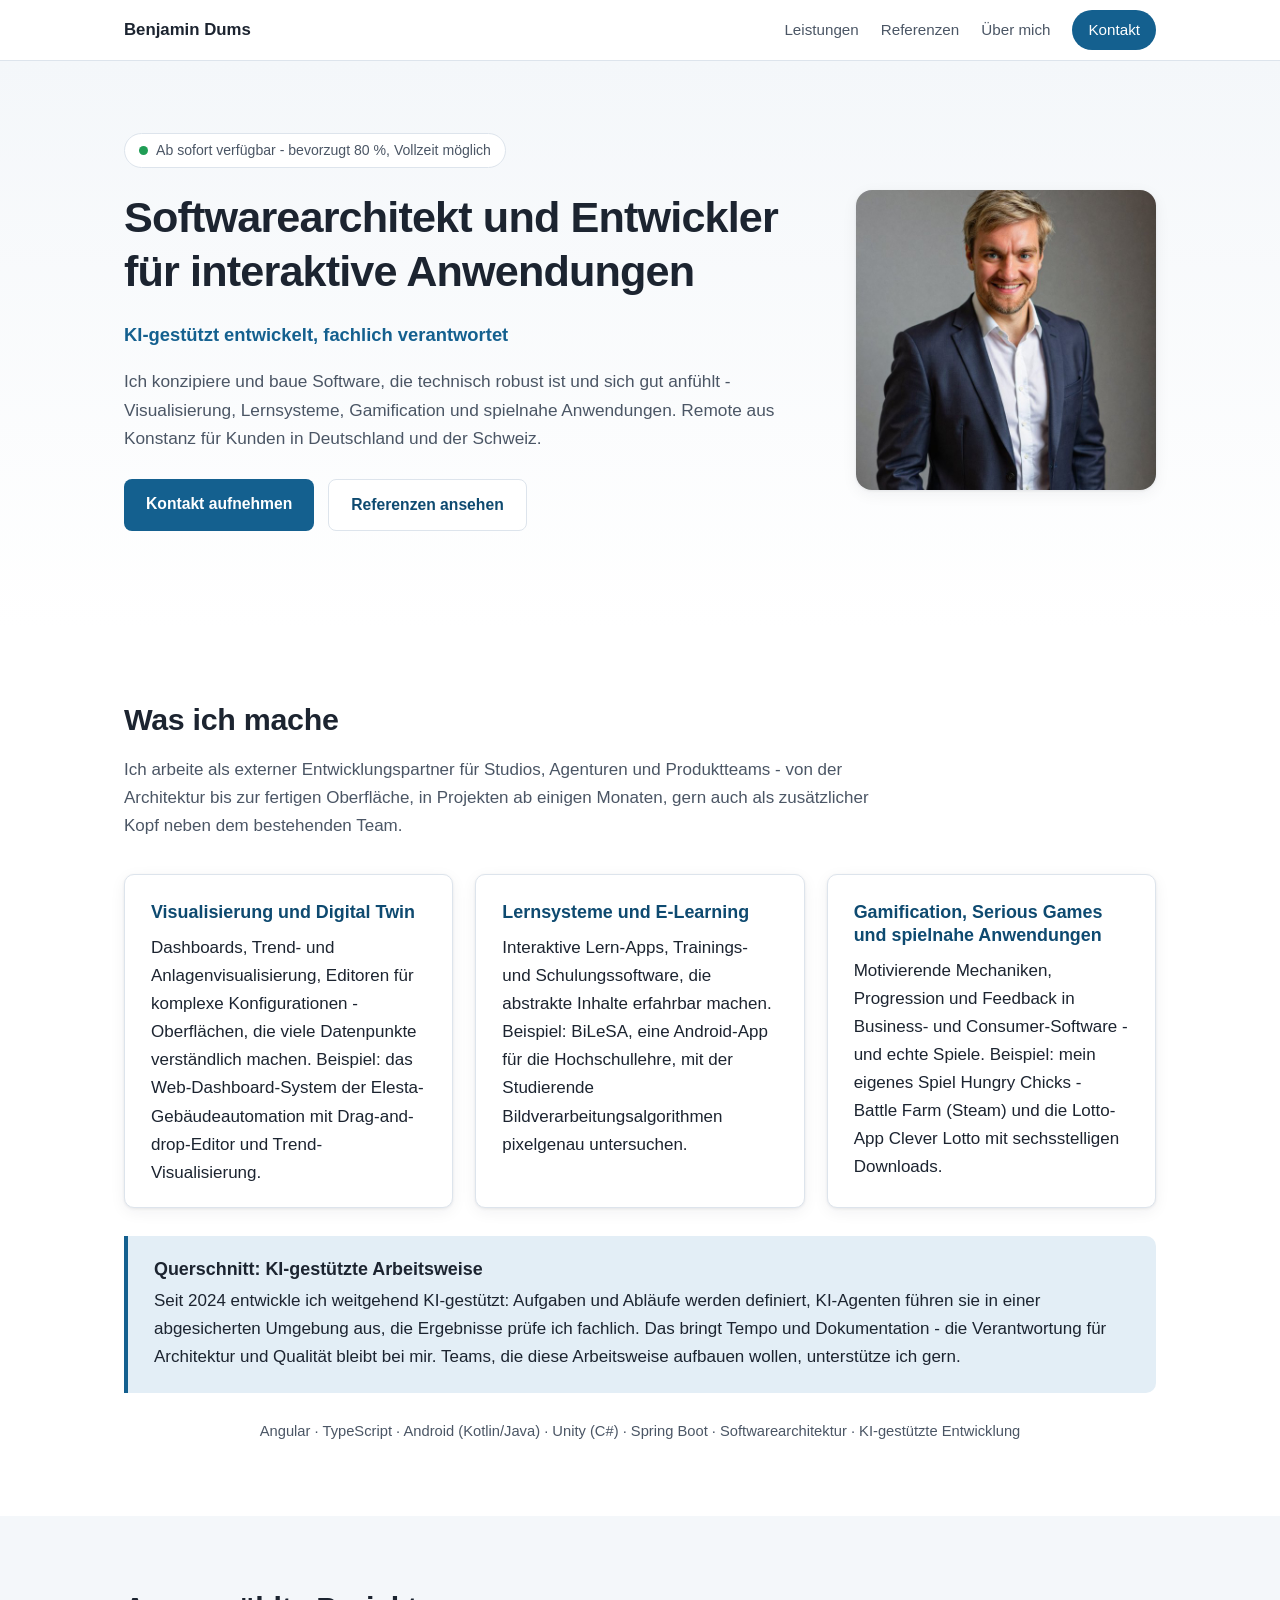
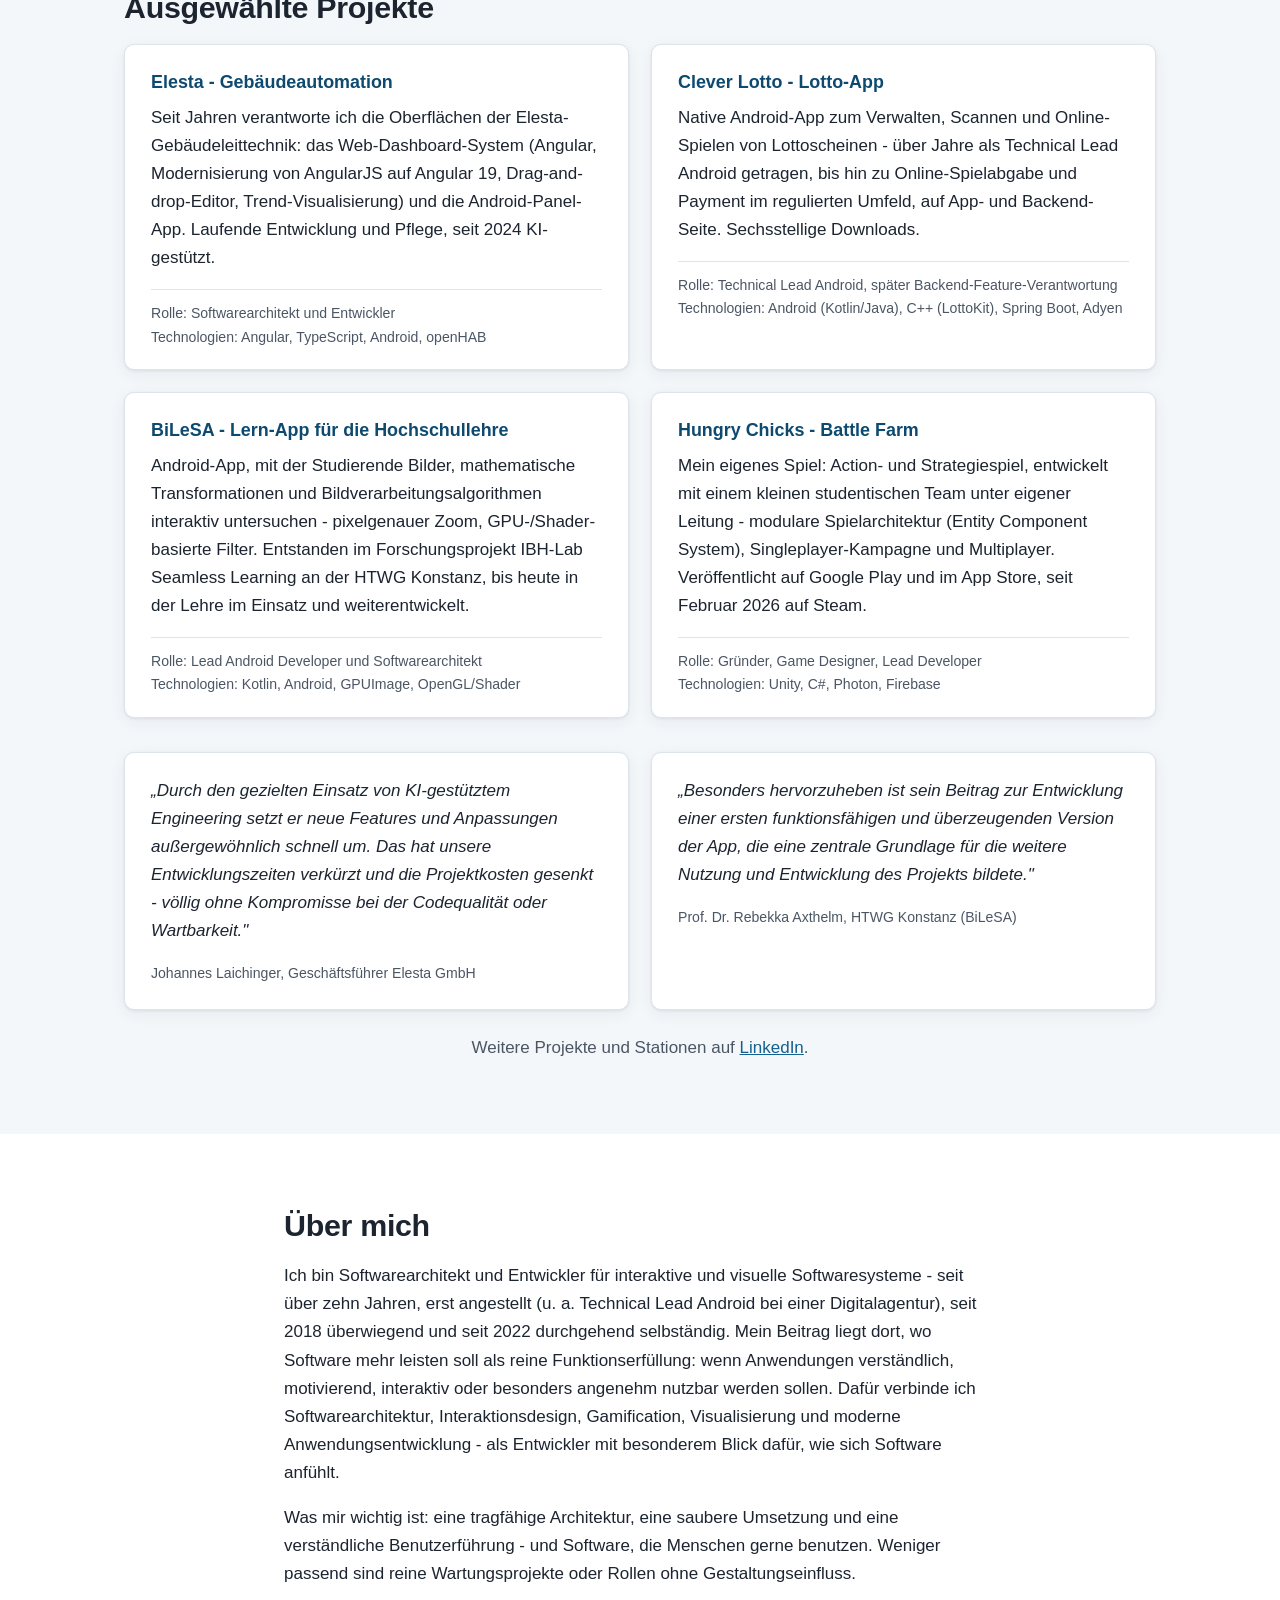
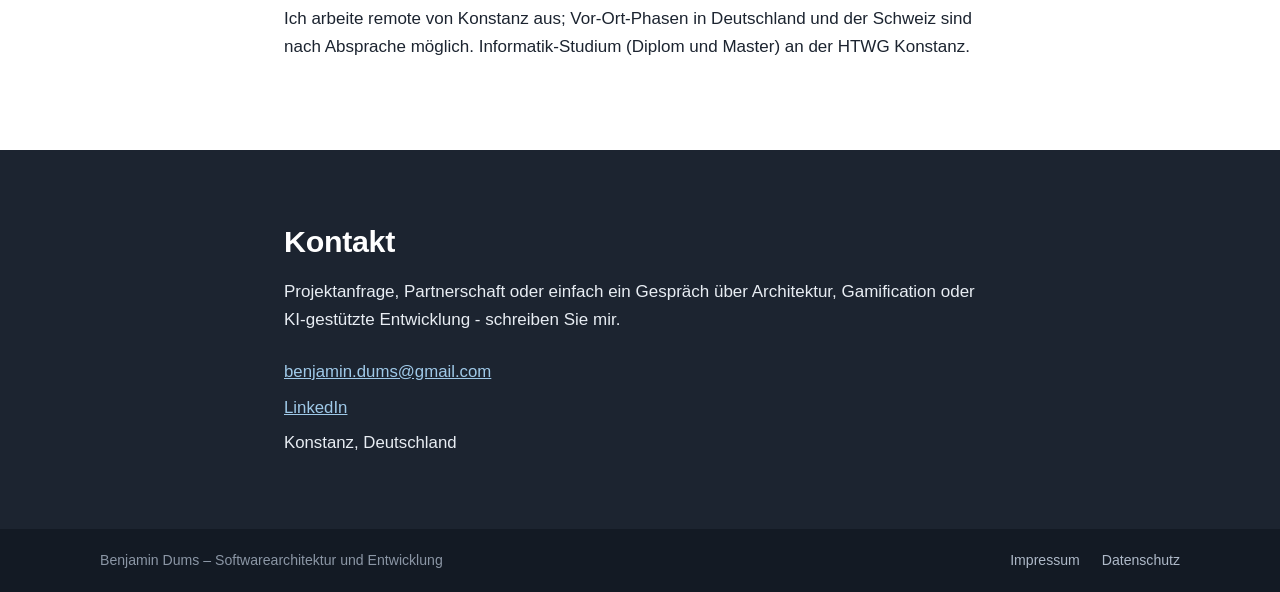
==== index.html @ c392fb4c "website: statischer one-pager mit impressum und datenschutz" ====
<!DOCTYPE html>
<html lang="de">
<head>
  <meta charset="utf-8">
  <meta name="viewport" content="width=device-width, initial-scale=1">
  <title>Benjamin Dums - Softwarearchitekt und Entwickler für interaktive Anwendungen</title>
  <meta name="description" content="Softwarearchitektur und Entwicklung für interaktive Anwendungen - Visualisierung, Lernsysteme, Gamification. KI-gestützt entwickelt, fachlich verantwortet. Remote aus Konstanz für Kunden in Deutschland und der Schweiz.">
  <link rel="stylesheet" href="style.css">
</head>
<body>

<header class="site-header">
  <div class="wrap header-inner">
    <span class="brand">Benjamin Dums</span>
    <nav class="site-nav">
      <a href="#leistungen">Leistungen</a>
      <a href="#referenzen">Referenzen</a>
      <a href="#ueber-mich">Über mich</a>
      <a href="#kontakt" class="nav-cta">Kontakt</a>
    </nav>
  </div>
</header>

<main>

  <!-- 1. Hero -->
  <section class="hero">
    <div class="wrap hero-inner">
      <div class="hero-text">
        <p class="availability"><span class="dot"></span>Ab sofort verfügbar - bevorzugt 80&nbsp;%, Vollzeit möglich</p>
        <h1>Softwarearchitekt und Entwickler für interaktive Anwendungen</h1>
        <p class="subtitle">KI-gestützt entwickelt, fachlich verantwortet</p>
        <p class="lead">Ich konzipiere und baue Software, die technisch robust ist und sich gut anfühlt - Visualisierung, Lernsysteme, Gamification und spielnahe Anwendungen. Remote aus Konstanz für Kunden in Deutschland und der Schweiz.</p>
        <p class="hero-actions">
          <a class="btn btn-primary" href="mailto:benjamin.dums@gmail.com">Kontakt aufnehmen</a>
          <a class="btn btn-secondary" href="#referenzen">Referenzen ansehen</a>
        </p>
      </div>
      <div class="hero-photo">
        <img src="assets/portrait.jpg" alt="Porträtfoto von Benjamin Dums" width="640" height="640">
      </div>
    </div>
  </section>

  <!-- 2. Was ich mache -->
  <section id="leistungen" class="section">
    <div class="wrap">
      <h2>Was ich mache</h2>
      <p class="section-lead">Ich arbeite als externer Entwicklungspartner für Studios, Agenturen und Produktteams - von der Architektur bis zur fertigen Oberfläche, in Projekten ab einigen Monaten, gern auch als zusätzlicher Kopf neben dem bestehenden Team.</p>

      <div class="cards cards-3">
        <article class="card">
          <h3>Visualisierung und Digital Twin</h3>
          <p>Dashboards, Trend- und Anlagenvisualisierung, Editoren für komplexe Konfigurationen - Oberflächen, die viele Datenpunkte verständlich machen. Beispiel: das Web-Dashboard-System der Elesta-Gebäudeautomation mit Drag-and-drop-Editor und Trend-Visualisierung.</p>
        </article>
        <article class="card">
          <h3>Lernsysteme und E-Learning</h3>
          <p>Interaktive Lern-Apps, Trainings- und Schulungssoftware, die abstrakte Inhalte erfahrbar machen. Beispiel: BiLeSA, eine Android-App für die Hochschullehre, mit der Studierende Bildverarbeitungsalgorithmen pixelgenau untersuchen.</p>
        </article>
        <article class="card">
          <h3>Gamification, Serious Games und spielnahe Anwendungen</h3>
          <p>Motivierende Mechaniken, Progression und Feedback in Business- und Consumer-Software - und echte Spiele. Beispiel: mein eigenes Spiel Hungry Chicks - Battle Farm (Steam) und die Lotto-App Clever Lotto mit sechsstelligen Downloads.</p>
        </article>
      </div>

      <aside class="ai-band">
        <h3>Querschnitt: KI-gestützte Arbeitsweise</h3>
        <p>Seit 2024 entwickle ich weitgehend KI-gestützt: Aufgaben und Abläufe werden definiert, KI-Agenten führen sie in einer abgesicherten Umgebung aus, die Ergebnisse prüfe ich fachlich. Das bringt Tempo und Dokumentation - die Verantwortung für Architektur und Qualität bleibt bei mir. Teams, die diese Arbeitsweise aufbauen wollen, unterstütze ich gern.</p>
      </aside>

      <p class="tech-line">Angular · TypeScript · Android (Kotlin/Java) · Unity (C#) · Spring Boot · Softwarearchitektur · KI-gestützte Entwicklung</p>
    </div>
  </section>

  <!-- 3. Referenzen -->
  <section id="referenzen" class="section section-alt">
    <div class="wrap">
      <h2>Ausgewählte Projekte</h2>

      <div class="cards cards-2">
        <article class="card project">
          <h3>Elesta - Gebäudeautomation</h3>
          <p>Seit Jahren verantworte ich die Oberflächen der Elesta-Gebäudeleittechnik: das Web-Dashboard-System (Angular, Modernisierung von AngularJS auf Angular 19, Drag-and-drop-Editor, Trend-Visualisierung) und die Android-Panel-App. Laufende Entwicklung und Pflege, seit 2024 KI-gestützt.</p>
          <p class="meta">Rolle: Softwarearchitekt und Entwickler<br>Technologien: Angular, TypeScript, Android, openHAB</p>
        </article>
        <article class="card project">
          <h3>Clever Lotto - Lotto-App</h3>
          <p>Native Android-App zum Verwalten, Scannen und Online-Spielen von Lottoscheinen - über Jahre als Technical Lead Android getragen, bis hin zu Online-Spielabgabe und Payment im regulierten Umfeld, auf App- und Backend-Seite. Sechsstellige Downloads.</p>
          <p class="meta">Rolle: Technical Lead Android, später Backend-Feature-Verantwortung<br>Technologien: Android (Kotlin/Java), C++ (LottoKit), Spring Boot, Adyen</p>
        </article>
        <article class="card project">
          <h3>BiLeSA - Lern-App für die Hochschullehre</h3>
          <p>Android-App, mit der Studierende Bilder, mathematische Transformationen und Bildverarbeitungsalgorithmen interaktiv untersuchen - pixelgenauer Zoom, GPU-/Shader-basierte Filter. Entstanden im Forschungsprojekt IBH-Lab Seamless Learning an der HTWG Konstanz, bis heute in der Lehre im Einsatz und weiterentwickelt.</p>
          <p class="meta">Rolle: Lead Android Developer und Softwarearchitekt<br>Technologien: Kotlin, Android, GPUImage, OpenGL/Shader</p>
        </article>
        <article class="card project">
          <h3>Hungry Chicks - Battle Farm</h3>
          <p>Mein eigenes Spiel: Action- und Strategiespiel, entwickelt mit einem kleinen studentischen Team unter eigener Leitung - modulare Spielarchitektur (Entity Component System), Singleplayer-Kampagne und Multiplayer. Veröffentlicht auf Google Play und im App Store, seit Februar 2026 auf Steam.</p>
          <p class="meta">Rolle: Gründer, Game Designer, Lead Developer<br>Technologien: Unity, C#, Photon, Firebase</p>
        </article>
      </div>

      <div class="quotes">
        <blockquote>
          <p>„Durch den gezielten Einsatz von KI-gestütztem Engineering setzt er neue Features und Anpassungen außergewöhnlich schnell um. Das hat unsere Entwicklungszeiten verkürzt und die Projektkosten gesenkt - völlig ohne Kompromisse bei der Codequalität oder Wartbarkeit."</p>
          <footer>Johannes Laichinger, Geschäftsführer Elesta GmbH</footer>
        </blockquote>
        <blockquote>
          <p>„Besonders hervorzuheben ist sein Beitrag zur Entwicklung einer ersten funktionsfähigen und überzeugenden Version der App, die eine zentrale Grundlage für die weitere Nutzung und Entwicklung des Projekts bildete."</p>
          <footer>Prof. Dr. Rebekka Axthelm, HTWG Konstanz (BiLeSA)</footer>
        </blockquote>
      </div>

      <p class="more-link">Weitere Projekte und Stationen auf <a href="https://www.linkedin.com/in/benjamin-dums" rel="me">LinkedIn</a>.</p>
    </div>
  </section>

  <!-- 4. Über mich -->
  <section id="ueber-mich" class="section">
    <div class="wrap narrow">
      <h2>Über mich</h2>
      <p>Ich bin Softwarearchitekt und Entwickler für interaktive und visuelle Softwaresysteme - seit über zehn Jahren, erst angestellt (u.&nbsp;a. Technical Lead Android bei einer Digitalagentur), seit 2018 überwiegend und seit 2022 durchgehend selbständig. Mein Beitrag liegt dort, wo Software mehr leisten soll als reine Funktionserfüllung: wenn Anwendungen verständlich, motivierend, interaktiv oder besonders angenehm nutzbar werden sollen. Dafür verbinde ich Softwarearchitektur, Interaktionsdesign, Gamification, Visualisierung und moderne Anwendungsentwicklung - als Entwickler mit besonderem Blick dafür, wie sich Software anfühlt.</p>
      <p>Was mir wichtig ist: eine tragfähige Architektur, eine saubere Umsetzung und eine verständliche Benutzerführung - und Software, die Menschen gerne benutzen. Weniger passend sind reine Wartungsprojekte oder Rollen ohne Gestaltungseinfluss.</p>
      <p>Ich arbeite remote von Konstanz aus; Vor-Ort-Phasen in Deutschland und der Schweiz sind nach Absprache möglich. Informatik-Studium (Diplom und Master) an der HTWG Konstanz.</p>
    </div>
  </section>

  <!-- 5. Kontakt -->
  <section id="kontakt" class="section section-contact">
    <div class="wrap narrow">
      <h2>Kontakt</h2>
      <p>Projektanfrage, Partnerschaft oder einfach ein Gespräch über Architektur, Gamification oder KI-gestützte Entwicklung - schreiben Sie mir.</p>
      <ul class="contact-list">
        <li><a href="mailto:benjamin.dums@gmail.com">benjamin.dums@gmail.com</a></li>
        <li><a href="https://www.linkedin.com/in/benjamin-dums" rel="me">LinkedIn</a></li>
        <li>Konstanz, Deutschland</li>
      </ul>
    </div>
  </section>

</main>

<footer class="site-footer">
  <div class="wrap footer-inner">
    <span>Benjamin Dums – Softwarearchitektur und Entwicklung</span>
    <nav>
      <a href="impressum.html">Impressum</a>
      <a href="datenschutz.html">Datenschutz</a>
    </nav>
  </div>
</footer>

</body>
</html>
---- style.css ----
/* Benjamin Dums - Website. Statisch, ohne externe Abhängigkeiten. */

:root {
  --ink: #1c2430;
  --ink-soft: #4b5665;
  --bg: #ffffff;
  --bg-alt: #f4f7fa;
  --accent: #14608f;      /* Seeblau */
  --accent-dark: #0e4a70;
  --accent-soft: #e3eef6;
  --line: #dde4ec;
  --ok: #1f9d55;
  --radius: 10px;
  --shadow: 0 1px 3px rgba(28, 36, 48, 0.08), 0 4px 16px rgba(28, 36, 48, 0.06);
}

* { box-sizing: border-box; }

html { scroll-behavior: smooth; }

body {
  margin: 0;
  min-height: 100vh;
  display: flex;
  flex-direction: column;
  font-family: -apple-system, BlinkMacSystemFont, "Segoe UI", Roboto, "Helvetica Neue", Arial, sans-serif;
  font-size: 17px;
  line-height: 1.65;
  color: var(--ink);
  background: var(--bg);
}

main { flex: 1 0 auto; }
.site-footer { flex-shrink: 0; }

.wrap { max-width: 1080px; margin: 0 auto; padding: 0 24px; }
.narrow { max-width: 760px; }

h1, h2, h3 { line-height: 1.25; margin: 0 0 0.6em; }
h1 { font-size: clamp(1.9rem, 4.5vw, 2.7rem); letter-spacing: -0.02em; }
h2 { font-size: clamp(1.5rem, 3vw, 1.9rem); letter-spacing: -0.01em; }
h3 { font-size: 1.12rem; }
p { margin: 0 0 1em; }
a { color: var(--accent); }
a:hover { color: var(--accent-dark); }

/* Header */
.site-header {
  position: sticky; top: 0; z-index: 10;
  background: rgba(255, 255, 255, 0.92);
  backdrop-filter: blur(8px);
  border-bottom: 1px solid var(--line);
}
.header-inner { display: flex; align-items: center; justify-content: space-between; height: 60px; }
.brand { font-weight: 700; font-size: 1.05rem; }
.site-nav { display: flex; gap: 22px; align-items: center; }
.site-nav a { text-decoration: none; color: var(--ink-soft); font-size: 0.95rem; }
.site-nav a:hover { color: var(--accent-dark); }
.nav-cta {
  color: #fff !important; background: var(--accent);
  padding: 7px 16px; border-radius: 999px;
}
.nav-cta:hover { background: var(--accent-dark); }

/* Hero */
.hero { padding: 72px 0 80px; background: linear-gradient(180deg, var(--bg-alt), var(--bg)); }
.hero-inner { display: grid; grid-template-columns: minmax(0, 1fr) 300px; gap: 56px; align-items: center; }
.availability {
  display: inline-flex; align-items: center; gap: 8px;
  font-size: 0.88rem; color: var(--ink-soft);
  background: #fff; border: 1px solid var(--line); border-radius: 999px;
  padding: 5px 14px; margin-bottom: 22px;
}
.availability .dot { width: 9px; height: 9px; border-radius: 50%; background: var(--ok); }
.subtitle { font-size: 1.15rem; font-weight: 600; color: var(--accent); margin: -0.2em 0 0.9em; }
.lead { font-size: 1.08rem; color: var(--ink-soft); max-width: 40em; }
.hero-actions { display: flex; gap: 14px; flex-wrap: wrap; margin-top: 26px; }
.btn {
  display: inline-block; text-decoration: none; border-radius: 8px;
  padding: 12px 22px; font-weight: 600; font-size: 0.98rem;
}
.btn-primary { background: var(--accent); color: #fff; }
.btn-primary:hover { background: var(--accent-dark); color: #fff; }
.btn-secondary { background: #fff; color: var(--accent-dark); border: 1px solid var(--line); }
.btn-secondary:hover { border-color: var(--accent); }
.hero-photo img {
  width: 100%; height: auto; border-radius: 16px; box-shadow: var(--shadow); display: block;
}

/* Sections */
.section { padding: 72px 0; }
.section-alt { background: var(--bg-alt); }
.section-lead { color: var(--ink-soft); max-width: 46em; margin-bottom: 2em; }

/* Cards */
.cards { display: grid; gap: 22px; margin: 0 0 28px; }
.cards-3 { grid-template-columns: repeat(3, 1fr); }
.cards-2 { grid-template-columns: repeat(2, 1fr); }
.card {
  background: #fff; border: 1px solid var(--line); border-radius: var(--radius);
  padding: 26px 26px 20px; box-shadow: var(--shadow);
}
.card h3 { color: var(--accent-dark); }
.card p:last-child { margin-bottom: 0; }
.project .meta { font-size: 0.88rem; color: var(--ink-soft); border-top: 1px solid var(--line); padding-top: 12px; }

/* KI-Band */
.ai-band {
  background: var(--accent-soft); border-left: 4px solid var(--accent);
  border-radius: 0 var(--radius) var(--radius) 0;
  padding: 22px 26px; margin-bottom: 26px;
}
.ai-band h3 { margin-bottom: 0.4em; }
.ai-band p { margin: 0; }

.tech-line { font-size: 0.92rem; color: var(--ink-soft); text-align: center; margin: 0; }

/* Zitate */
.quotes { display: grid; grid-template-columns: repeat(2, 1fr); gap: 22px; margin: 34px 0 10px; }
.quotes blockquote {
  margin: 0; background: #fff; border: 1px solid var(--line); border-radius: var(--radius);
  padding: 24px 26px; box-shadow: var(--shadow); font-style: italic;
}
.quotes footer { margin-top: 10px; font-style: normal; font-size: 0.88rem; color: var(--ink-soft); }
.more-link { text-align: center; margin: 24px 0 0; color: var(--ink-soft); }

/* Kontakt */
.section-contact { background: var(--ink); color: #e8edf3; }
.section-contact h2 { color: #fff; }
.section-contact a { color: #9fc9e8; }
.section-contact a:hover { color: #c9e2f4; }
.contact-list { list-style: none; padding: 0; margin: 1.4em 0 0; display: grid; gap: 8px; font-size: 1.05rem; }

/* Footer */
.site-footer { background: #131a24; color: #8b96a5; font-size: 0.88rem; }
.footer-inner { display: flex; justify-content: space-between; gap: 16px; padding: 20px 0; flex-wrap: wrap; }
.site-footer a { color: #aeb9c8; text-decoration: none; margin-left: 18px; }
.site-footer a:hover { color: #fff; }

/* Unterseiten (Impressum/Datenschutz) */
.page { padding: 56px 0 72px; }
.page h1 { font-size: 1.8rem; }

/* Responsive */
@media (max-width: 900px) {
  .hero-inner { grid-template-columns: 1fr; gap: 36px; }
  .hero-photo { order: -1; }
  .hero-photo img { width: 200px; }
  .cards-3, .cards-2, .quotes { grid-template-columns: 1fr; }
}
@media (max-width: 640px) {
  .site-nav a:not(.nav-cta) { display: none; }
  .section { padding: 56px 0; }
}
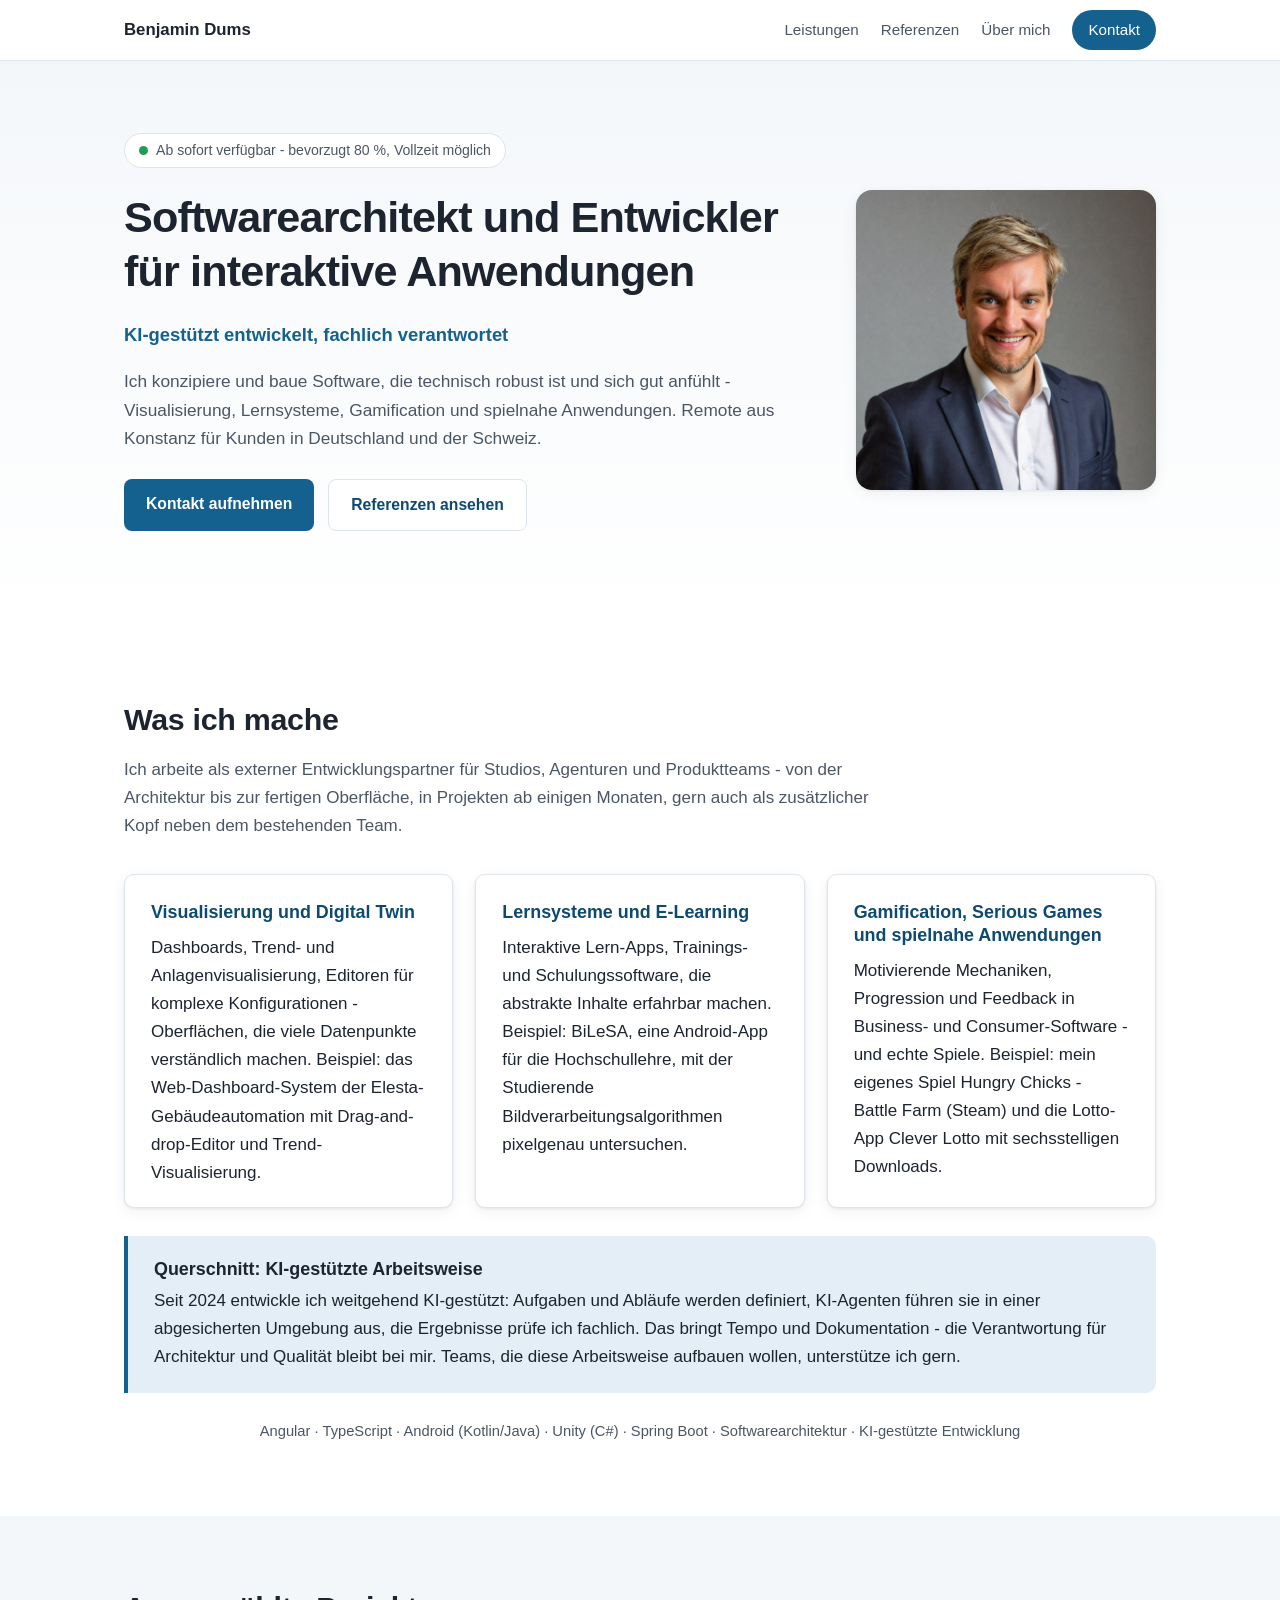
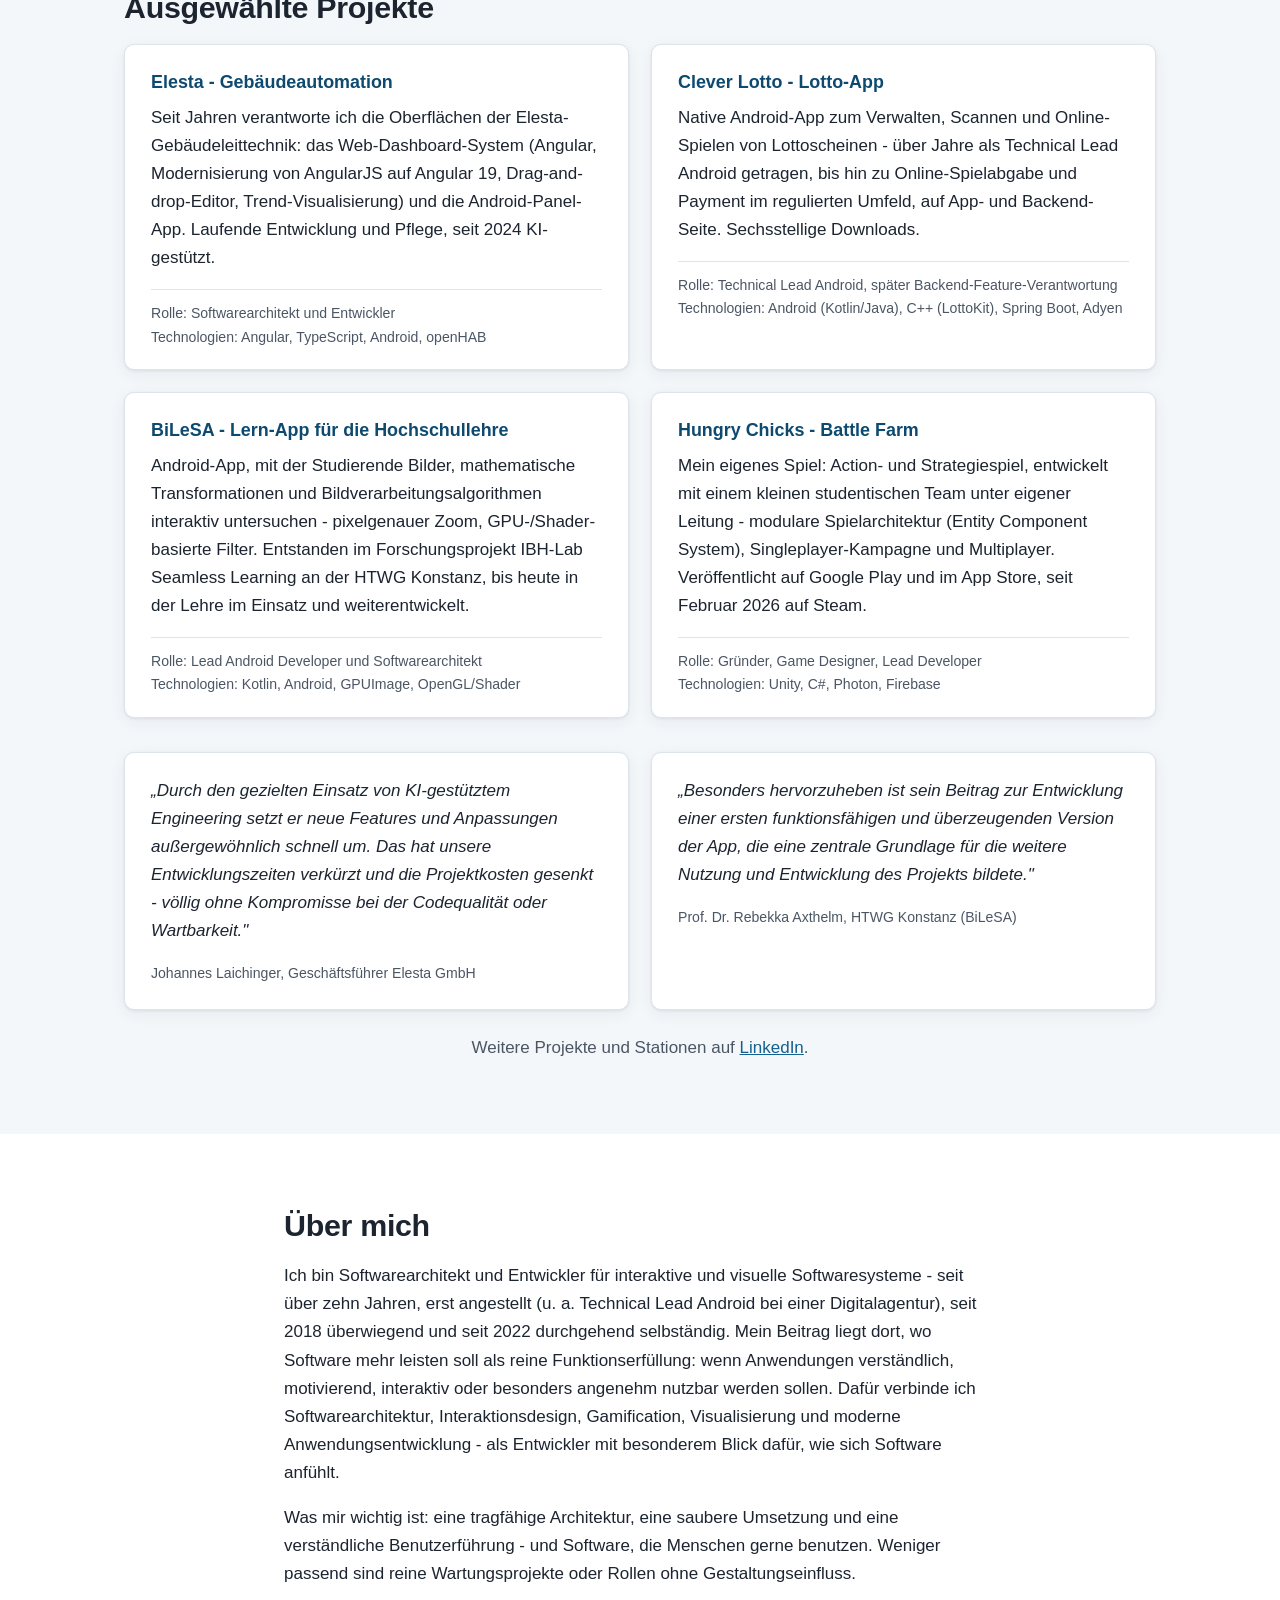
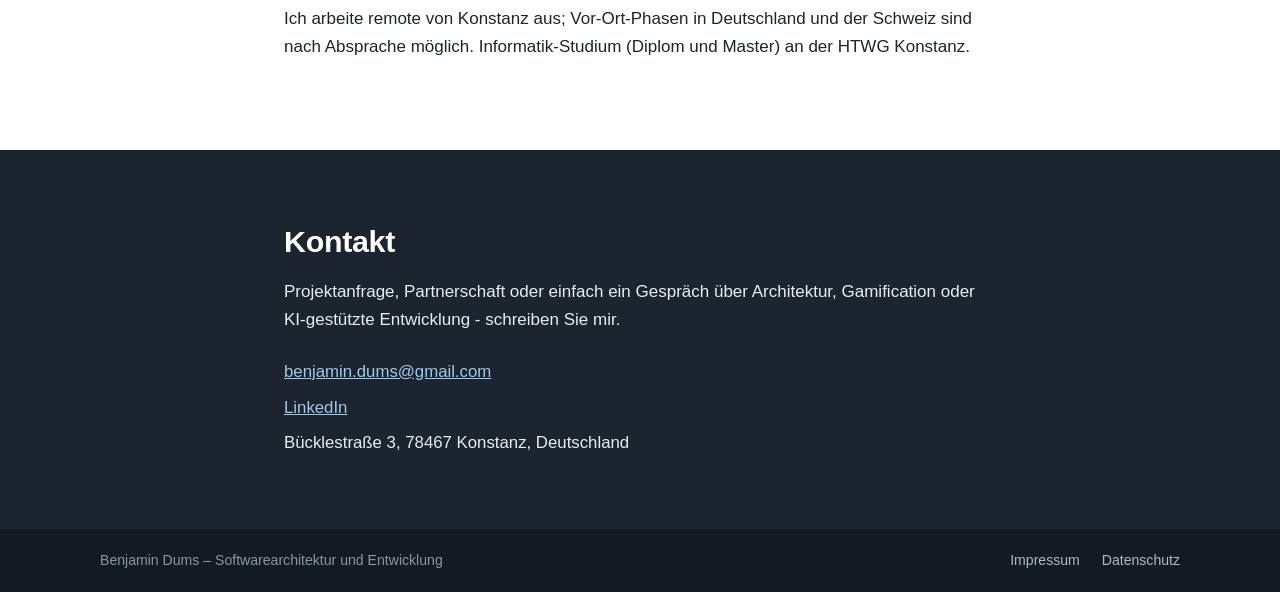
==== commit 67da7a08: "kontakt: vollstaendige geschaeftsadresse" ====
--- a/index.html
+++ b/index.html
@@ -133,7 +133,7 @@
       <ul class="contact-list">
         <li><a href="mailto:benjamin.dums@gmail.com">benjamin.dums@gmail.com</a></li>
         <li><a href="https://www.linkedin.com/in/benjamin-dums" rel="me">LinkedIn</a></li>
-        <li>Konstanz, Deutschland</li>
+        <li>Bücklestraße 3, 78467 Konstanz, Deutschland</li>
       </ul>
     </div>
   </section>
